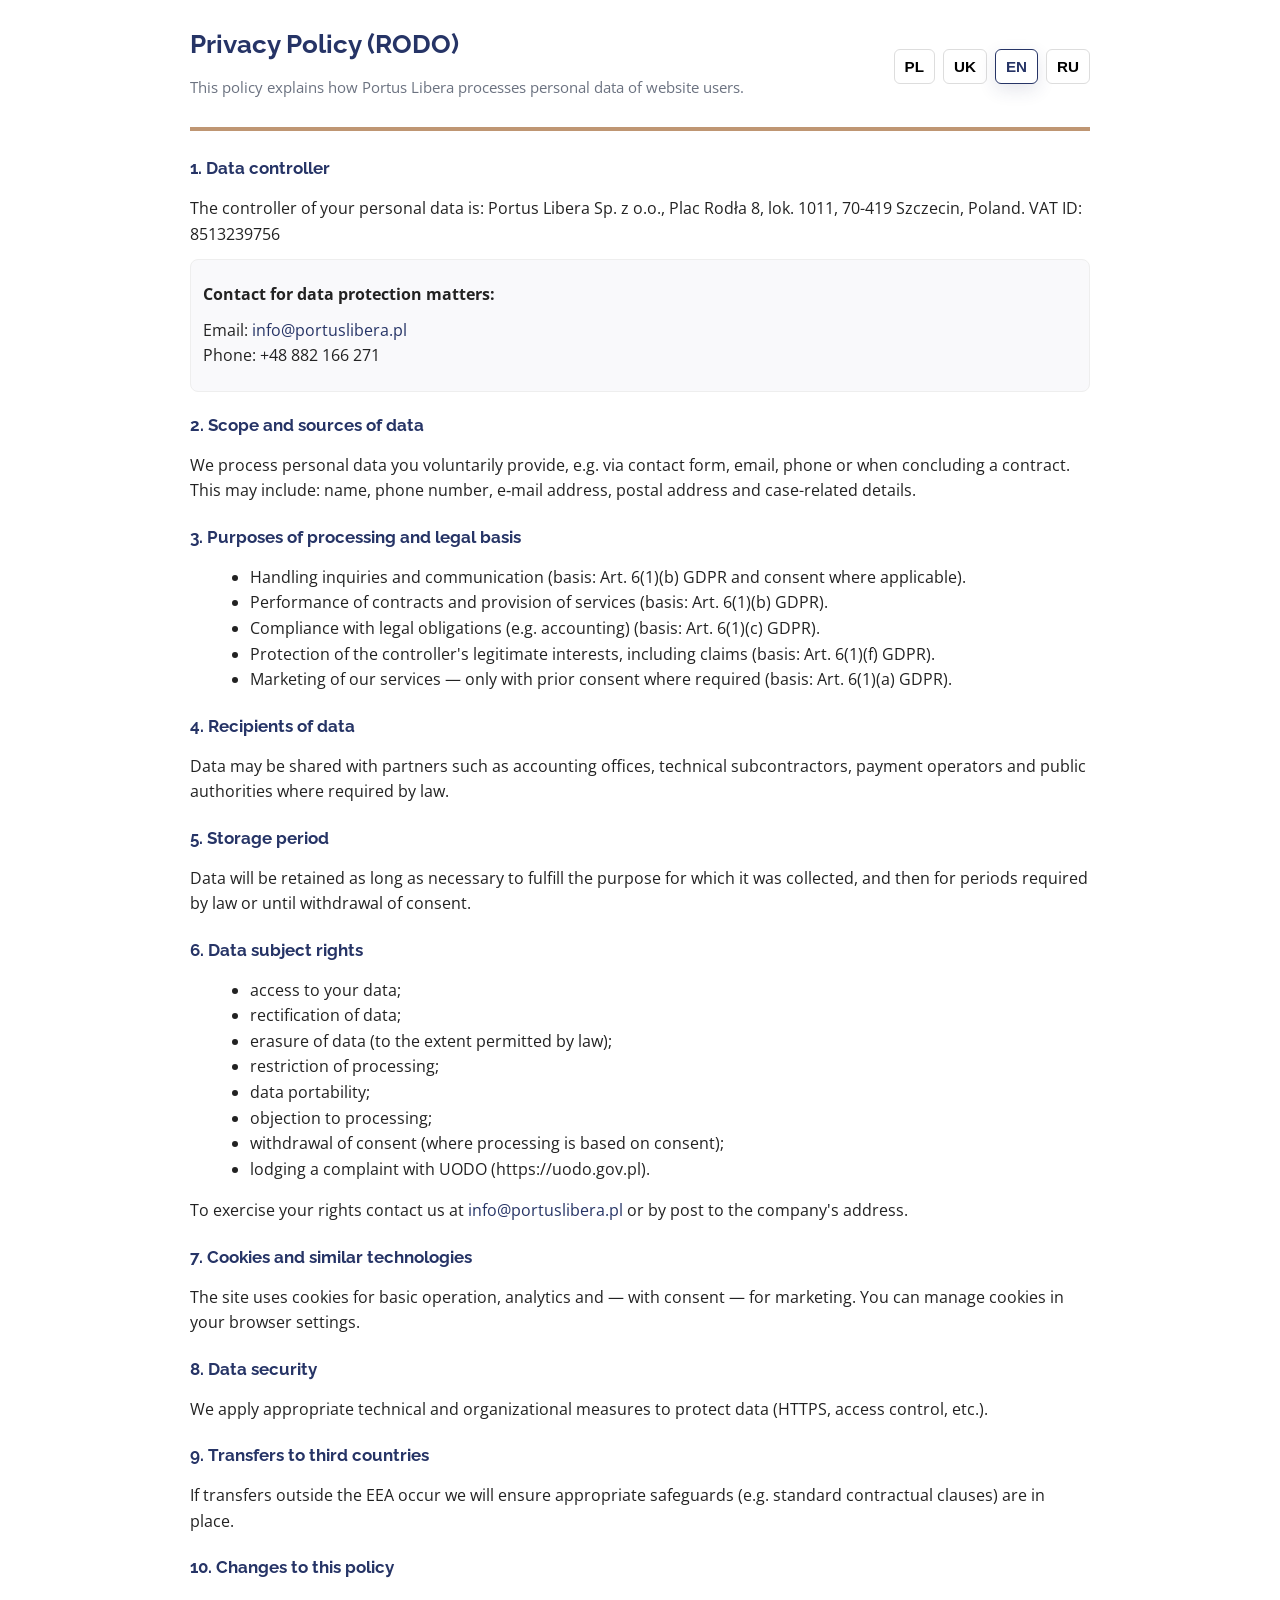
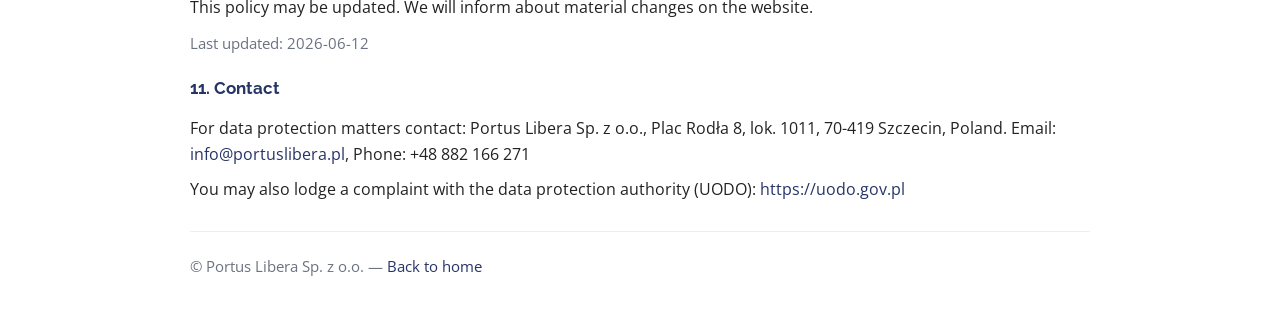
==== index.html @ d3f1222a "Add files via upload" ====
<!doctype html>
<html lang="pl">
<head>
  <meta charset="utf-8" />
  <meta name="viewport" content="width=device-width,initial-scale=1" />
  <title data-i18n="title">Polityka prywatności (RODO) — Portus Libera</title>
  <link href="https://fonts.googleapis.com/css2?family=Raleway:wght@400;700&family=Open+Sans:wght@300;400;600&display=swap" rel="stylesheet">
  <style>
    :root{--blue:#263466;--gold:#BF9673;--text:#222;--muted:#6b7280;--bg:#fff;}
    *{box-sizing:border-box}
    body{font-family:"Open Sans",sans-serif;color:var(--text);background:var(--bg);margin:0;padding:24px;line-height:1.6;transition:opacity .35s ease, transform .35s ease;}
    body.fading{opacity:0;transform:translateY(8px);}
    .container{max-width:900px;margin:0 auto;}
    header{border-bottom:4px solid var(--gold);padding-bottom:18px;margin-bottom:24px;display:flex;align-items:center;justify-content:space-between;gap:12px;}
    .lang-switch{display:flex;gap:8px}
    .lang-btn{background:#fff;border:1px solid #ddd;padding:8px 10px;border-radius:6px;cursor:pointer;font-weight:600;font-size:.95rem}
    .lang-btn.active{box-shadow:0 6px 18px rgba(38,52,102,0.12);border-color:var(--blue);color:var(--blue)}
    h1{font-family:"Raleway",sans-serif;color:var(--blue);font-size:1.6rem;margin:0 0 8px;}
    h2{font-family:"Raleway",sans-serif;color:var(--blue);font-size:1.05rem;margin-top:20px;}
    p{margin:10px 0;}
    ul{margin:8px 0 16px 20px;}
    a{color:var(--blue);text-decoration:none;}
    .contact{background:#f9f9fb;padding:12px;border-radius:8px;border:1px solid #eee;margin-top:12px;}
    footer{margin-top:28px;border-top:1px solid #eee;padding-top:12px;font-size:.95rem}
    .small{color:var(--muted);font-size:.95rem}
  </style>
</head>
<body>
  <div class="container" id="content">
    <header>
      <div>
        <h1 data-i18n="header_h1">Polityka prywatności (RODO)</h1>
        <p class="small" data-i18n="subtitle">Niniejsza polityka wyjaśnia, w jaki sposób Portus Libera przetwarza dane osobowe użytkowników serwisu.</p>
      </div>

      <div class="lang-switch" role="navigation" aria-label="language switcher">
        <button class="lang-btn" data-lang="pl">PL</button>
        <button class="lang-btn" data-lang="uk">UK</button>
        <button class="lang-btn active" data-lang="en">EN</button>
        <button class="lang-btn" data-lang="ru">RU</button>
      </div>
    </header>

    <main>
      <section>
        <h2 data-i18n="admin_h">1. Administrator danych</h2>
        <p data-i18n="admin_text">Administratorem Pani/Pana danych osobowych jest: Portus Libera Sp. z o.o., Plac Rodła 8, lok. 1011, 70-419 Szczecin, Polska. NIP: 8513239756</p>

        <div class="contact">
          <p><strong data-i18n="contact_label">Kontakt w sprawach ochrony danych:</strong></p>
          <p>
            <span data-i18n="contact_email">Email: <a href="mailto:info@portuslibera.pl">info@portuslibera.pl</a></span><br>
            <span data-i18n="contact_phone">Telefon: +48 882 166 271</span>
          </p>
        </div>
      </section>

      <section>
        <h2 data-i18n="scope_h">2. Zakres i źródła danych</h2>
        <p data-i18n="scope_text">Przetwarzamy dane osobowe, które nam Państwo dobrowolnie przekazują, np. poprzez formularz kontaktowy, e‑mail, telefon lub podczas zawierania umowy. Mogą to być: imię i nazwisko, numer telefonu, adres e‑mail, adres zamieszkania, informacje dotyczące sprawy/świadczenia usługi.</p>
      </section>

      <section>
        <h2 data-i18n="purposes_h">3. Cele przetwarzania i podstawa prawna</h2>
        <div id="purposes_list"></div>
      </section>

      <section>
        <h2 data-i18n="recipients_h">4. Odbiorcy danych</h2>
        <p data-i18n="recipients_text">Dane mogą być udostępniane podmiotom współpracującym z Administratorem — np. biurom rachunkowym, podwykonawcom technicznym, operatorom systemów płatności oraz organom publicznym, gdy wymagają tego przepisy prawa.</p>
      </section>

      <section>
        <h2 data-i18n="storage_h">5. Okres przechowywania</h2>
        <p data-i18n="storage_text">Dane będą przechowywane przez czas niezbędny do realizacji celu, w którym zostały zebrane, a następnie przez okres wymagany przepisami prawa lub do czasu wniesienia sprzeciwu bądź cofnięcia zgody.</p>
      </section>

      <section>
        <h2 data-i18n="rights_h">6. Prawa osoby, której dane dotyczą</h2>
        <div id="rights_list"></div>
        <p data-i18n="rights_contact">W celu realizacji praw prosimy o kontakt pod adresem <a href="mailto:info@portuslibera.pl">info@portuslibera.pl</a> lub listownie na adres siedziby spółki.</p>
      </section>

      <section>
        <h2 data-i18n="cookies_h">7. Pliki cookies i technologie podobne</h2>
        <p data-i18n="cookies_text">Serwis korzysta z plików cookies w celu zapewnienia podstawowego działania strony, analityki oraz — za zgodą użytkownika — do celów marketingowych. Można zarządzać zgodami i usuwać cookies poprzez ustawienia przeglądarki. Wyłączenie niektórych plików cookies może wpływać na funkcjonalność serwisu.</p>
      </section>

      <section>
        <h2 data-i18n="security_h">8. Bezpieczeństwo danych</h2>
        <p data-i18n="security_text">Stosujemy odpowiednie środki techniczne i organizacyjne w celu ochrony danych przed nieuprawnionym dostępem, utratą, ujawnieniem lub modyfikacją (m.in. szyfrowane połączenia HTTPS, kontrola dostępu).</p>
      </section>

      <section>
        <h2 data-i18n="third_h">9. Przekazywanie danych do państw trzecich</h2>
        <p data-i18n="third_text">W przypadku transferu danych poza EOG zapewniamy, że transfery te odbywać się będą wyłącznie na podstawie odpowiednich zabezpieczeń przewidzianych prawem (np. standardowych klauzul umownych) lub decyzji KE stwierdzającej odpowiedni poziom ochrony.</p>
      </section>

      <section>
        <h2 data-i18n="changes_h">10. Zmiany w polityce prywatności</h2>
        <p data-i18n="changes_text">Polityka może być aktualizowana. O istotnych zmianach poinformujemy na stronie.</p>
        <p class="small"><span data-i18n="last_update">Data ostatniej aktualizacji: 2026-06-12</span></p>
      </section>

      <section>
        <h2 data-i18n="contact_h">11. Kontakt</h2>
        <p data-i18n="contact_text">W sprawach związanych z przetwarzaniem danych osobowych prosimy o kontakt: Portus Libera Sp. z o.o., Plac Rodła 8, lok. 1011, 70-419 Szczecin, Polska. Email: <a href="mailto:info@portuslibera.pl">info@portuslibera.pl</a>, Telefon: +48 882 166 271</p>
        <p data-i18n="uodo">Można również złożyć skargę do Prezesa Urzędu Ochrony Danych Osobowych (UODO): <a href="https://uodo.gov.pl">https://uodo.gov.pl</a></p>
      </section>
    </main>

    <footer>
      <p class="small">© Portus Libera Sp. z o.o. — <a href="index.html" data-i18n="back_home">Powrót do strony głównej</a></p>
    </footer>
  </div>

  <script>
    // Переводы: ключи соответствуют data-i18n в DOM
    const translations = {
      pl: {
        title: "Polityka prywatności (RODO) — Portus Libera",
        header_h1: "Polityka prywatności (RODO)",
        subtitle: "Niniejsza polityka wyjaśnia, w jaki sposób Portus Libera przetwarza dane osobowe użytkowników serwisu.",
        admin_h: "1. Administrator danych",
        admin_text: "Administratorem Pani/Pana danych osobowych jest: Portus Libera Sp. z o.o., Plac Rodła 8, lok. 1011, 70-419 Szczecin, Polska. NIP: 8513239756",
        contact_label: "Kontakt w sprawach ochrony danych:",
        contact_email: "Email: <a href='mailto:info@portuslibera.pl'>info@portuslibera.pl</a>",
        contact_phone: "Telefon: +48 882 166 271",
        scope_h: "2. Zakres i źródła danych",
        scope_text: "Przetwarzamy dane osobowe, które nam Państwo dobrowolnie przekazują, np. poprzez formularz kontaktowy, e‑mail, telefon lub podczas zawierania umowy. Mogą to być: imię i nazwisko, numer telefonu, adres e‑mail, adres zamieszkania, informacje dotyczące sprawy/świadczenia usługi.",
        purposes_h: "3. Cele przetwarzania i podstawa prawna",
        purposes_list: [
          "Obsługa zapytań i komunikacja (podstawa: art. 6 ust. 1 lit. b RODO oraz zgoda, jeżeli dotyczy).",
          "Realizacja umów i świadczenie usług (podstawa: art. 6 ust. 1 lit. b RODO).",
          "Wypełnianie obowiązków prawnych (np. księgowo‑podatkowych) (podstawa: art. 6 ust. 1 lit. c RODO).",
          "Ochrona prawnych interesów Administratora, w tym dochodzenie roszczeń (podstawa: art. 6 ust. 1 lit. f RODO).",
          "Marketing własnych usług — wyłącznie za uprzednią zgodą (podstawa: art. 6 ust. 1 lit. a RODO)."
        ],
        recipients_h: "4. Odbiorcy danych",
        recipients_text: "Dane mogą być udostępniane podmiotom współpracującym z Administratorem — np. biurom rachunkowym, podwykonawcom technicznym, operatorom systemów płatności oraz organom publicznym, gdy wymagają tego przepisy prawa.",
        storage_h: "5. Okres przechowywania",
        storage_text: "Dane będą przechowywane przez czas niezbędny do realizacji celu, w którym zostały zebrane, a następnie przez okres wymagany przepisami prawa lub do czasu wniesienia sprzeciwu bądź cofnięcia zgody.",
        rights_h: "6. Prawa osoby, której dane dotyczą",
        rights_list: [
          "dostępu do treści swoich danych;",
          "sprostowania danych;",
          "usunięcia danych (w zakresie przewidzianym prawem);",
          "ograniczenia przetwarzania;",
          "przenoszenia danych;",
          "wniesienia sprzeciwu wobec przetwarzania;",
          "wycofania zgody (jeżeli przetwarzanie odbywa się na jej podstawie);",
          "wniesienia skargi do Prezesa UODO (https://uodo.gov.pl)."
        ],
        rights_contact: "W celu realizacji praw prosimy o kontakt pod adresem <a href='mailto:info@portuslibera.pl'>info@portuslibera.pl</a> lub listownie na adres siedziby spółki.",
        cookies_h: "7. Pliki cookies i technologie podobne",
        cookies_text: "Serwis korzysta z plików cookies w celu zapewnienia podstawowego działania strony, analityki oraz — za zgodą użytkownika — do celów marketingowych. Można zarządzać zgodami i usuwać cookies poprzez ustawienia przeglądarki.",
        security_h: "8. Bezpieczeństwo danych",
        security_text: "Stosujemy odpowiednie środki techniczne i organizacyjne w celu ochrony danych przed nieuprawnionym dostępem, utratą, ujawnieniem lub modyfikacją.",
        third_h: "9. Przekazywanie danych do państw trzecich",
        third_text: "W przypadku transferu danych poza EOG zapewniamy, że transfery te odbywać się będą wyłącznie na podstawie odpowiednich zabezpieczeń przewidzianych prawem.",
        changes_h: "10. Zmiany w polityce prywatności",
        changes_text: "Polityka może być aktualizowana. O istotnych zmianach poinformujemy na stronie.",
        last_update: "Data ostatniej aktualizacji: 2026-06-12",
        contact_h: "11. Kontakt",
        contact_text: "W sprawach związanych z przetwarzaniem danych osobowych prosimy o kontakt: Portus Libera Sp. z o.o., Plac Rodła 8, lok. 1011, 70-419 Szczecin, Polska. Email: <a href='mailto:info@portuslibera.pl'>info@portuslibera.pl</a>, Telefon: +48 882 166 271",
        uodo: "Można również złożyć skargę do Prezesa UODO: <a href='https://uodo.gov.pl'>https://uodo.gov.pl</a>",
        back_home: "Powrót do strony głównej"
      },

      uk: {
        title: "Політика конфіденційності (RODO) — Portus Libera",
        header_h1: "Політика конфіденційності (RODO)",
        subtitle: "Ця політика пояснює, як Portus Libera обробляє персональні дані користувачів сайту.",
        admin_h: "1. Адміністратор даних",
        admin_text: "Адміністратором Ваших персональних даних є: Portus Libera Sp. z o.o., Plac Rodła 8, lok. 1011, 70-419 Szczecin, Polska. NIP: 8513239756",
        contact_label: "Контакти з питань захисту даних:",
        contact_email: "Email: <a href='mailto:info@portuslibera.pl'>info@portuslibera.pl</a>",
        contact_phone: "Телефон: +48 882 166 271",
        scope_h: "2. Обсяг і джерела даних",
        scope_text: "Ми обробляємо персональні дані, які Ви добровільно надаєте, наприклад через контактну форму, електронну пошту або під час укладання договору.",
        purposes_h: "3. Мети обробки та правова підстава",
        purposes_list: [
          "Обробка запитів і комунікація (підстава: ст. 6(1)(b) GDPR та згода, якщо застосовується).",
          "Виконання договорів і надання послуг (підстава: ст. 6(1)(b) GDPR).",
          "Виконання правових зобов'язань (наприклад, бухгалтерських) (підстава: ст. 6(1)(c) GDPR).",
          "Захист правових інтересів Адміністратора, включаючи пред'явлення вимог (підстава: ст. 6(1)(f) GDPR).",
          "Маркетинг власних послуг — лише за попередньою згодою (підстава: ст. 6(1)(a) GDPR)."
        ],
        recipients_h: "4. Одержувачі даних",
        recipients_text: "Дані можуть передаватися партнерам (бухгалтерії, технічним підрядникам, платіжним провайдерам) та державним органам, якщо це потрібно за законом.",
        storage_h: "5. Термін зберігання",
        storage_text: "Дані зберігаються стільки, скільки потрібно для цілей обробки, а потім відповідно до вимог законодавства або до моменту скасування згоди.",
        rights_h: "6. Права суб'єкта даних",
        rights_list: [
          "доступ до своїх даних;",
          "виправлення даних;",
          "видалення даних (у межах, передбачених законом);",
          "обмеження обробки;",
          "переносимість даних;",
          "заперечення проти обробки;",
          "відкликання згоди (якщо обробка ґрунтується на ній);",
          "подавання скарги до UODO (https://uodo.gov.pl)."
        ],
        rights_contact: "Для реалізації прав звертайтесь: <a href='mailto:info@portuslibera.pl'>info@portuslibera.pl</a> або поштою за адресою компанії.",
        cookies_h: "7. Cookies та подібні технології",
        cookies_text: "Сайт використовує cookies для базової роботи, аналітики та (за згодою) для маркетингу. Керування cookies доступне в налаштуваннях браузера.",
        security_h: "8. Безпека даних",
        security_text: "Ми застосовуємо технічні та організаційні заходи для захисту даних (HTTPS, контроль доступу тощо).",
        third_h: "9. Передача даних до третіх країн",
        third_text: "У разі передачі за межі ЄЕЗ ми використовуємо відповідні гарантії (стандартні договірні положення тощо).",
        changes_h: "10. Зміни в політиці конфіденційності",
        changes_text: "Політика може оновлюватися; про суттєві зміни повідомимо на сайті.",
        last_update: "Дата останнього оновлення: 2026-06-12",
        contact_h: "11. Контакти",
        contact_text: "З питання обробки даних звертайтесь: Portus Libera Sp. z o.o., Plac Rodła 8, lok. 1011, 70-419 Szczecin, Polska. Email: <a href='mailto:info@portuslibera.pl'>info@portuslibera.pl</a>, Телефон: +48 882 166 271",
        uodo: "Також можна подати скаргу до UODO: <a href='https://uodo.gov.pl'>https://uodo.gov.pl</a>",
        back_home: "Повернутися на головну"
      },

      en: {
        title: "Privacy Policy (RODO) — Portus Libera",
        header_h1: "Privacy Policy (RODO)",
        subtitle: "This policy explains how Portus Libera processes personal data of website users.",
        admin_h: "1. Data controller",
        admin_text: "The controller of your personal data is: Portus Libera Sp. z o.o., Plac Rodła 8, lok. 1011, 70-419 Szczecin, Poland. VAT ID: 8513239756",
        contact_label: "Contact for data protection matters:",
        contact_email: "Email: <a href='mailto:info@portuslibera.pl'>info@portuslibera.pl</a>",
        contact_phone: "Phone: +48 882 166 271",
        scope_h: "2. Scope and sources of data",
        scope_text: "We process personal data you voluntarily provide, e.g. via contact form, email, phone or when concluding a contract. This may include: name, phone number, e‑mail address, postal address and case-related details.",
        purposes_h: "3. Purposes of processing and legal basis",
        purposes_list: [
          "Handling inquiries and communication (basis: Art. 6(1)(b) GDPR and consent where applicable).",
          "Performance of contracts and provision of services (basis: Art. 6(1)(b) GDPR).",
          "Compliance with legal obligations (e.g. accounting) (basis: Art. 6(1)(c) GDPR).",
          "Protection of the controller's legitimate interests, including claims (basis: Art. 6(1)(f) GDPR).",
          "Marketing of our services — only with prior consent where required (basis: Art. 6(1)(a) GDPR)."
        ],
        recipients_h: "4. Recipients of data",
        recipients_text: "Data may be shared with partners such as accounting offices, technical subcontractors, payment operators and public authorities where required by law.",
        storage_h: "5. Storage period",
        storage_text: "Data will be retained as long as necessary to fulfill the purpose for which it was collected, and then for periods required by law or until withdrawal of consent.",
        rights_h: "6. Data subject rights",
        rights_list: [
          "access to your data;",
          "rectification of data;",
          "erasure of data (to the extent permitted by law);",
          "restriction of processing;",
          "data portability;",
          "objection to processing;",
          "withdrawal of consent (where processing is based on consent);",
          "lodging a complaint with UODO (https://uodo.gov.pl)."
        ],
        rights_contact: "To exercise your rights contact us at <a href='mailto:info@portuslibera.pl'>info@portuslibera.pl</a> or by post to the company's address.",
        cookies_h: "7. Cookies and similar technologies",
        cookies_text: "The site uses cookies for basic operation, analytics and — with consent — for marketing. You can manage cookies in your browser settings.",
        security_h: "8. Data security",
        security_text: "We apply appropriate technical and organizational measures to protect data (HTTPS, access control, etc.).",
        third_h: "9. Transfers to third countries",
        third_text: "If transfers outside the EEA occur we will ensure appropriate safeguards (e.g. standard contractual clauses) are in place.",
        changes_h: "10. Changes to this policy",
        changes_text: "This policy may be updated. We will inform about material changes on the website.",
        last_update: "Last updated: 2026-06-12",
        contact_h: "11. Contact",
        contact_text: "For data protection matters contact: Portus Libera Sp. z o.o., Plac Rodła 8, lok. 1011, 70-419 Szczecin, Poland. Email: <a href='mailto:info@portuslibera.pl'>info@portuslibera.pl</a>, Phone: +48 882 166 271",
        uodo: "You may also lodge a complaint with the data protection authority (UODO): <a href='https://uodo.gov.pl'>https://uodo.gov.pl</a>",
        back_home: "Back to home"
      },

      ru: {
        title: "Политика конфиденциальности (RODO) — Portus Libera",
        header_h1: "Политика конфиденциальности (RODO)",
        subtitle: "В этой политике объясняется, как Portus Libera обрабатывает персональные данные пользователей сайта.",
        admin_h: "1. Администратор данных",
        admin_text: "Администратором ваших персональных данных является: Portus Libera Sp. z o.o., Plac Rodła 8, lok. 1011, 70-419 Szczecin, Polska. NIP: 8513239756",
        contact_label: "Контакт по вопросам защиты данных:",
        contact_email: "Email: <a href='mailto:info@portuslibera.pl'>info@portuslibera.pl</a>",
        contact_phone: "Телефон: +48 882 166 271",
        scope_h: "2. Объём и источники данных",
        scope_text: "Мы обрабатываем персональные данные, которые вы добровольно предоставляете, например через контактную форму, e‑mail, телефон или при заключении договора.",
        purposes_h: "3. Цели обработки и правовая основа",
        purposes_list: [
          "Обработка запросов и коммуникация (основание: ст. 6(1)(b) GDPR и согласие, если применимо).",
          "Исполнение договоров и предоставление услуг (основание: ст. 6(1)(b) GDPR).",
          "Выполнение правовых обязанностей (например, бухгалтерских) (основание: ст. 6(1)(c) GDPR).",
          "Защита законных интересов Администратора, включая защиту претензий (основание: ст. 6(1)(f) GDPR).",
          "Маркетинг собственных услуг — только при предварительном согласии (основание: ст. 6(1)(a) GDPR)."
        ],
        recipients_h: "4. Получатели данных",
        recipients_text: "Данные могут передаваться партнёрам: бухгалтерским офисам, техническим подрядчикам, платёжным операторам и государственным органам при необходимости в соответствии с законом.",
        storage_h: "5. Срок хранения",
        storage_text: "Данные хранятся столько, сколько необходимо для целей обработки, а затем в сроки, требуемые законом, либо до отзыва согласия.",
        rights_h: "6. Права субъекта данных",
        rights_list: [
          "доступ к своим данным;",
          "исправление данных;",
          "удаление данных (в пределах, предусмотренных законом);",
          "ограничение обработки;",
          "переносимость данных;",
          "возражение против обработки;",
          "отзыв согласия (если обработка основана на согласии);",
          "подача жалобы в UODO (https://uodo.gov.pl)."
        ],
        rights_contact: "Для реализации прав свяжитесь с нами: <a href='mailto:info@portuslibera.pl'>info@portuslibera.pl</a> или письменно по адресу компании.",
        cookies_h: "7. Файлы cookies и похожие технологии",
        cookies_text: "Сайт использует cookies для базовой работы, аналитики и — при согласии — для маркетинга. Управление cookies доступно в настройках браузера.",
        security_h: "8. Безопасность данных",
        security_text: "Мы применяем технические и организационные меры для защиты данных (HTTPS, контроль доступа и т.д.).",
        third_h: "9. Передача данных в третьи страны",
        third_text: "В случае передачи за пределы ЕЭЗ используются соответствующие гарантии (например, стандартные договорные положения).",
        changes_h: "10. Изменения в политике конфиденциальности",
        changes_text: "Политика может обновляться. О существенных изменениях сообщим на сайте.",
        last_update: "Дата последнего обновления: 2026-06-12",
        contact_h: "11. Контакты",
        contact_text: "По вопросам обработки данных обращайтесь: Portus Libera Sp. z o.o., Plac Rodła 8, lok. 1011, 70-419 Szczecin, Polska. Email: <a href='mailto:info@portuslibera.pl'>info@portuslibera.pl</a>, Телефон: +48 882 166 271",
        uodo: "Также можно подать жалобу в UODO: <a href='https://uodo.gov.pl'>https://uodo.gov.pl</a>",
        back_home: "Вернуться на главную"
      }
    };

    // Применение перевода к элементам с data-i18n и обработка массивов (списки)
    function applyTranslations(lang) {
      const dict = translations[lang] || translations.en;

      // title (document.title) отдельно
      if (dict.title) document.title = dict.title;

      // data-i18n elements
      document.querySelectorAll('[data-i18n]').forEach(el => {
        const key = el.getAttribute('data-i18n').trim();
        if (!key) return;
        const val = dict[key];
        if (val === undefined) return;

        // Если значение похоже на HTML (ссылка), используем innerHTML, иначе textContent
        // Но для safety: allow basic html from translations (we control content)
        if (typeof val === 'string' && /<[^>]+>/.test(val)) {
          el.innerHTML = val;
        } else if (Array.isArray(val)) {
          // массив — превращаем в список
          el.innerHTML = '<ul>' + val.map(item => '<li>' + escapeHtml(item) + '</li>').join('') + '</ul>';
        } else {
          el.textContent = val;
        }
      });

      // элементы-списки с отдельным контейнером (purposes_list и rights_list)
      ['purposes_list','rights_list'].forEach(id => {
        const el = document.getElementById(id);
        if (!el) return;
        const val = dict[id];
        if (Array.isArray(val)) {
          el.innerHTML = '<ul>' + val.map(li => '<li>' + escapeHtml(li) + '</li>').join('') + '</ul>';
        } else if (typeof val === 'string') {
          el.innerHTML = val;
        }
      });

      // переключение активного класса кнопок
      document.querySelectorAll('.lang-btn').forEach(b => {
        b.classList.toggle('active', b.getAttribute('data-lang') === lang);
      });

      // установить lang на html
      document.documentElement.lang = lang;
    }

    // Утилита: простое экранирование для вставки в li
    function escapeHtml(s){ return String(s).replace(/&/g,'&amp;').replace(/</g,'&lt;').replace(/>/g,'&gt;'); }

    // Плавный переход при смене языка
    async function setLang(lang){
      if (!translations[lang]) lang = 'en';
      document.body.classList.add('fading');
      // дождаться окончания анимации (совпадает с CSS transition .35s)
      await new Promise(res => setTimeout(res, 360));
      applyTranslations(lang);
      document.body.classList.remove('fading');
      // небольшой хук: можно прокинуть событие, если нужно (window.dispatchEvent...)
    }

    // Инициализация — выбранный язык по умолчанию: EN (или можно взять navigator.language)
    (function init(){
      // Если хотите выбирать язык по браузеру, раскомментируйте:
      // let browser = navigator.language?.slice(0,2) || 'en';
      // let initial = ['pl','uk','en','ru'].includes(browser) ? browser : 'en';
      let initial = 'en';
      applyTranslations(initial);

      // навесить слушатель на кнопки
      document.querySelectorAll('.lang-btn').forEach(btn=>{
        btn.addEventListener('click', ()=> {
          const lang = btn.getAttribute('data-lang');
          setLang(lang);
        });
      });
    })();
  </script>
</body>
</html>
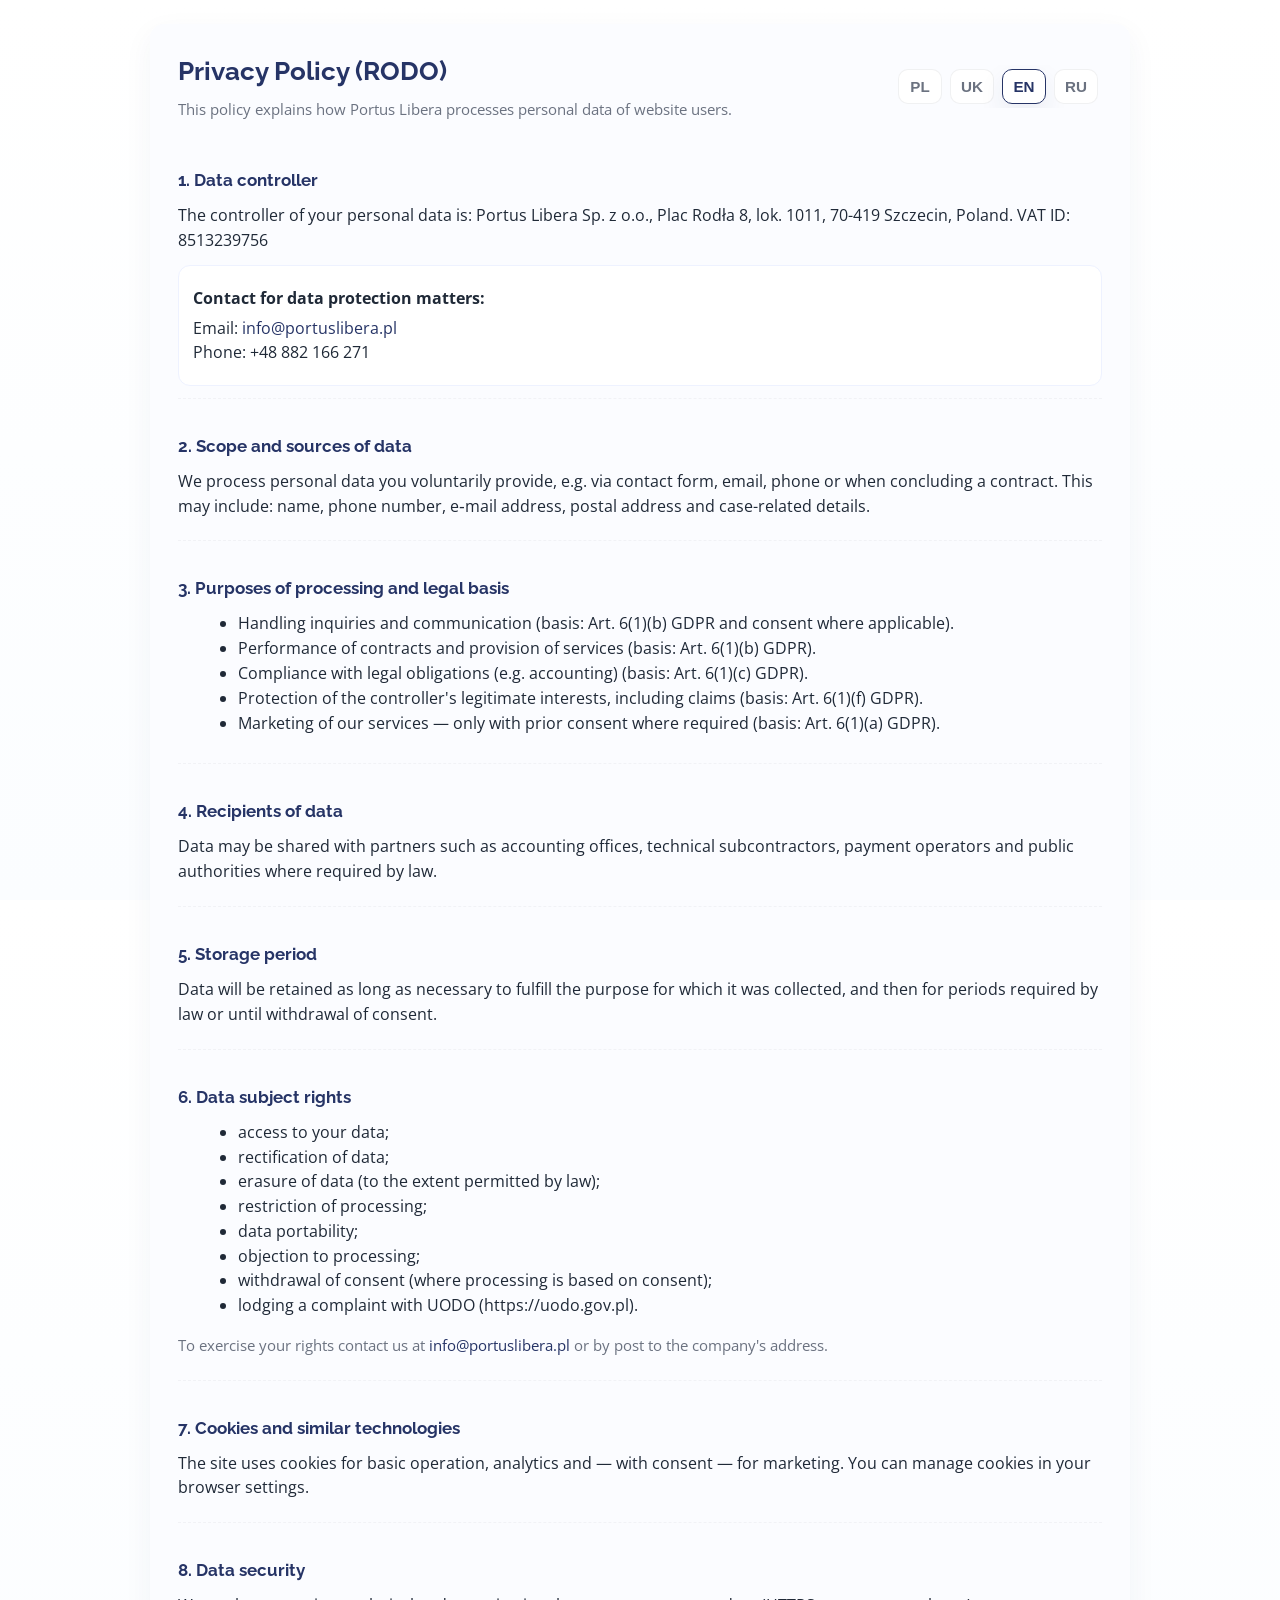
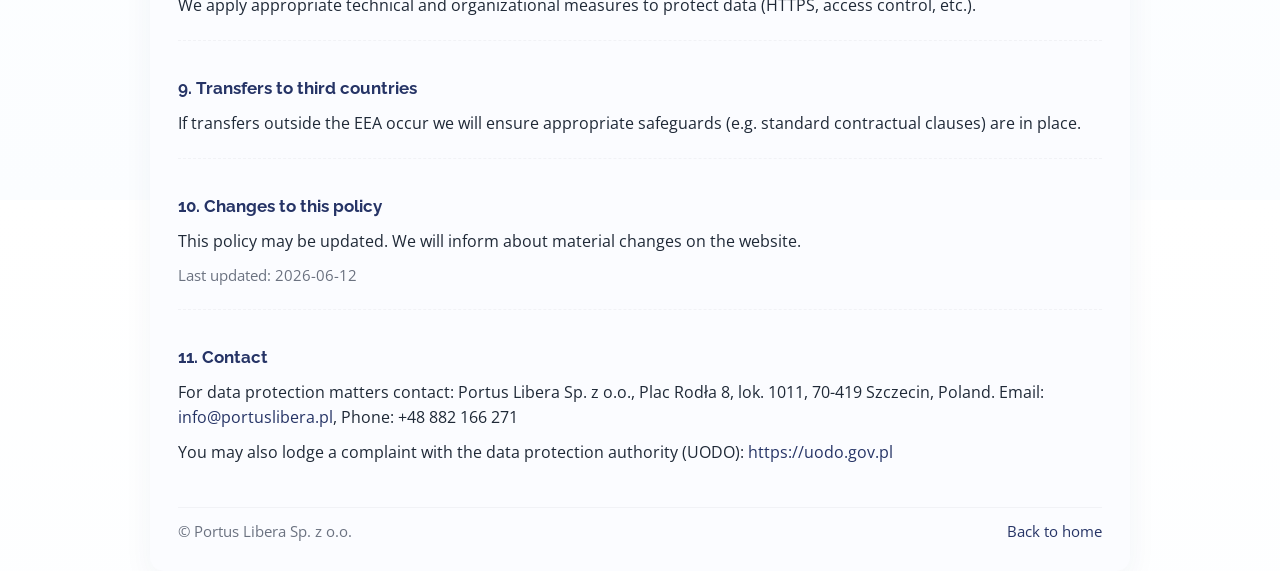
==== commit 8b7e3210: "Update index.html" ====
--- a/index.html
+++ b/index.html
@@ -1,121 +1,237 @@
 <!doctype html>
-<html lang="pl">
+<html lang="en">
 <head>
   <meta charset="utf-8" />
   <meta name="viewport" content="width=device-width,initial-scale=1" />
-  <title data-i18n="title">Polityka prywatności (RODO) — Portus Libera</title>
+  <title data-i18n="title">Privacy Policy (RODO) — Portus Libera</title>
   <link href="https://fonts.googleapis.com/css2?family=Raleway:wght@400;700&family=Open+Sans:wght@300;400;600&display=swap" rel="stylesheet">
   <style>
-    :root{--blue:#263466;--gold:#BF9673;--text:#222;--muted:#6b7280;--bg:#fff;}
+    :root{
+      --blue:#263466;
+      --gold:#BF9673;
+      --text:#1f2937;
+      --muted:#6b7280;
+      --bg:#fff;
+      --surface:#fbfcff;
+      --radius:10px;
+      --max-width:980px;
+      --gap:18px;
+    }
+
+    /* Reset / base */
     *{box-sizing:border-box}
-    body{font-family:"Open Sans",sans-serif;color:var(--text);background:var(--bg);margin:0;padding:24px;line-height:1.6;transition:opacity .35s ease, transform .35s ease;}
-    body.fading{opacity:0;transform:translateY(8px);}
-    .container{max-width:900px;margin:0 auto;}
-    header{border-bottom:4px solid var(--gold);padding-bottom:18px;margin-bottom:24px;display:flex;align-items:center;justify-content:space-between;gap:12px;}
-    .lang-switch{display:flex;gap:8px}
-    .lang-btn{background:#fff;border:1px solid #ddd;padding:8px 10px;border-radius:6px;cursor:pointer;font-weight:600;font-size:.95rem}
-    .lang-btn.active{box-shadow:0 6px 18px rgba(38,52,102,0.12);border-color:var(--blue);color:var(--blue)}
-    h1{font-family:"Raleway",sans-serif;color:var(--blue);font-size:1.6rem;margin:0 0 8px;}
-    h2{font-family:"Raleway",sans-serif;color:var(--blue);font-size:1.05rem;margin-top:20px;}
-    p{margin:10px 0;}
-    ul{margin:8px 0 16px 20px;}
-    a{color:var(--blue);text-decoration:none;}
-    .contact{background:#f9f9fb;padding:12px;border-radius:8px;border:1px solid #eee;margin-top:12px;}
-    footer{margin-top:28px;border-top:1px solid #eee;padding-top:12px;font-size:.95rem}
+    html,body{height:100%}
+    body{
+      margin:0;
+      font-family:"Open Sans",system-ui,-apple-system,Segoe UI,Roboto,"Helvetica Neue",Arial;
+      color:var(--text);
+      background:linear-gradient(180deg,#fff,#fbfdff);
+      -webkit-font-smoothing:antialiased;
+      -moz-osx-font-smoothing:grayscale;
+      line-height:1.55;
+      padding:24px;
+      transition:opacity .35s ease, transform .35s ease;
+    }
+    a{color:var(--blue);text-decoration:none}
+    a:focus{outline:2px solid rgba(38,52,102,.12);outline-offset:2px}
+    .container{max-width:var(--max-width);margin:0 auto;background:var(--surface);padding:28px;border-radius:14px;box-shadow:0 10px 30px rgba(40,50,90,0.05);}
+
+    /* Responsive typography */
+    h1{font-family:"Raleway",sans-serif;color:var(--blue);margin:0 0 6px;font-size:clamp(1.15rem, 4.5vw, 1.6rem)}
+    h2{font-family:"Raleway",sans-serif;color:var(--blue);font-size:clamp(1rem,3.5vw,1.05rem);margin:22px 0 10px}
+    p{margin:10px 0;font-size:clamp(.95rem,2.6vw,1rem)}
+    ul{margin:8px 0 16px 20px}
     .small{color:var(--muted);font-size:.95rem}
+
+    /* Header / language switcher */
+    header{
+      display:flex;
+      align-items:center;
+      justify-content:space-between;
+      gap:16px;
+      margin-bottom:12px;
+    }
+    .header-left{min-width:0}
+    .subtitle{color:var(--muted);margin:4px 0 0;font-size:.95rem}
+
+    .lang-switch{
+      display:flex;
+      gap:8px;
+      align-items:center;
+    }
+    .lang-scroll{
+      display:flex;
+      gap:8px;
+      padding:4px;
+      border-radius:12px;
+      background:transparent;
+      overflow-x:auto;
+      -webkit-overflow-scrolling:touch;
+    }
+    .lang-btn{
+      appearance:none;
+      -webkit-appearance:none;
+      border:1px solid rgba(15,23,42,0.06);
+      background:#fff;
+      padding:8px 10px;
+      border-radius:10px;
+      font-weight:700;
+      font-size:.95rem;
+      min-width:44px;
+      text-align:center;
+      cursor:pointer;
+      color:var(--muted);
+      transition:all .18s ease;
+      white-space:nowrap;
+    }
+    .lang-btn:active{transform:translateY(1px)}
+    .lang-btn:hover{box-shadow:0 6px 18px rgba(38,52,102,0.06)}
+    .lang-btn.active{border-color:var(--blue);color:var(--blue);box-shadow:0 10px 26px rgba(38,52,102,0.08)}
+
+    /* Contact box */
+    .contact{background:#fff;padding:14px;border-radius:12px;border:1px solid #eef2ff;margin-top:12px}
+    .contact strong{display:block;margin-bottom:6px}
+    .contact p{margin:6px 0;font-size:.98rem}
+
+    /* Sections */
+    main section{padding:12px 0;border-bottom:1px dashed rgba(15,23,42,0.04)}
+    main section:last-child{border-bottom:0}
+    .muted-note{color:var(--muted);font-size:.95rem;margin-top:8px}
+
+    /* Footer */
+    footer{margin-top:20px;padding-top:12px;border-top:1px solid rgba(15,23,42,0.04);display:flex;justify-content:space-between;align-items:center;gap:12px;flex-wrap:wrap}
+    footer .left{color:var(--muted);font-size:.95rem}
+    footer a{color:var(--blue)}
+
+    /* Accessibility: increase tap targets on small screens */
+    .lang-btn, .contact a, .contact p {touch-action:manipulation}
+
+    /* Mobile-specific adjustments */
+    @media (max-width:920px){
+      body{padding:18px}
+      .container{padding:20px;border-radius:12px}
+      header{gap:12px}
+    }
+
+    @media (max-width:720px){
+      header{flex-direction:column;align-items:flex-start}
+      .lang-switch{width:100%}
+      .lang-scroll{width:100%;overflow-x:auto}
+      .lang-btn{padding:10px 12px;font-size:1rem;min-width:56px}
+      .container{padding:18px}
+      h2{margin-top:18px}
+    }
+
+    @media (max-width:420px){
+      body{padding:12px}
+      .container{padding:14px;border-radius:10px}
+      h1{font-size:1.25rem}
+      h2{font-size:1rem}
+      p{font-size:.98rem}
+      .lang-btn{padding:12px 14px;min-width:64px;border-radius:12px}
+      .contact{padding:12px}
+      footer{font-size:.95rem}
+    }
+
+    /* Optional: subtle section reveal on scroll (kept light) */
+    .reveal {opacity:0;transform:translateY(8px);transition:opacity .6s ease, transform .6s ease}
+    .reveal.visible{opacity:1;transform:none}
   </style>
 </head>
 <body>
   <div class="container" id="content">
     <header>
-      <div>
-        <h1 data-i18n="header_h1">Polityka prywatności (RODO)</h1>
-        <p class="small" data-i18n="subtitle">Niniejsza polityka wyjaśnia, w jaki sposób Portus Libera przetwarza dane osobowe użytkowników serwisu.</p>
+      <div class="header-left">
+        <h1 data-i18n="header_h1">Privacy Policy (RODO)</h1>
+        <p class="subtitle" data-i18n="subtitle">This policy explains how Portus Libera processes personal data of website users.</p>
       </div>
 
-      <div class="lang-switch" role="navigation" aria-label="language switcher">
-        <button class="lang-btn" data-lang="pl">PL</button>
-        <button class="lang-btn" data-lang="uk">UK</button>
-        <button class="lang-btn active" data-lang="en">EN</button>
-        <button class="lang-btn" data-lang="ru">RU</button>
-      </div>
+      <nav class="lang-switch" aria-label="language switcher">
+        <div class="lang-scroll" role="list">
+          <button class="lang-btn" data-lang="pl" role="listitem">PL</button>
+          <button class="lang-btn" data-lang="uk" role="listitem">UK</button>
+          <button class="lang-btn active" data-lang="en" role="listitem">EN</button>
+          <button class="lang-btn" data-lang="ru" role="listitem">RU</button>
+        </div>
+      </nav>
     </header>
 
     <main>
-      <section>
-        <h2 data-i18n="admin_h">1. Administrator danych</h2>
-        <p data-i18n="admin_text">Administratorem Pani/Pana danych osobowych jest: Portus Libera Sp. z o.o., Plac Rodła 8, lok. 1011, 70-419 Szczecin, Polska. NIP: 8513239756</p>
-
-        <div class="contact">
-          <p><strong data-i18n="contact_label">Kontakt w sprawach ochrony danych:</strong></p>
+      <section class="reveal">
+        <h2 data-i18n="admin_h">1. Data controller</h2>
+        <p data-i18n="admin_text">The controller of your personal data is: Portus Libera Sp. z o.o., Plac Rodła 8, lok. 1011, 70-419 Szczecin, Poland. VAT ID: 8513239756</p>
+
+        <div class="contact" aria-live="polite">
+          <p><strong data-i18n="contact_label">Contact for data protection matters:</strong></p>
           <p>
             <span data-i18n="contact_email">Email: <a href="mailto:info@portuslibera.pl">info@portuslibera.pl</a></span><br>
-            <span data-i18n="contact_phone">Telefon: +48 882 166 271</span>
+            <span data-i18n="contact_phone">Phone: +48 882 166 271</span>
           </p>
         </div>
       </section>
 
-      <section>
-        <h2 data-i18n="scope_h">2. Zakres i źródła danych</h2>
-        <p data-i18n="scope_text">Przetwarzamy dane osobowe, które nam Państwo dobrowolnie przekazują, np. poprzez formularz kontaktowy, e‑mail, telefon lub podczas zawierania umowy. Mogą to być: imię i nazwisko, numer telefonu, adres e‑mail, adres zamieszkania, informacje dotyczące sprawy/świadczenia usługi.</p>
-      </section>
-
-      <section>
-        <h2 data-i18n="purposes_h">3. Cele przetwarzania i podstawa prawna</h2>
+      <section class="reveal">
+        <h2 data-i18n="scope_h">2. Scope and sources of data</h2>
+        <p data-i18n="scope_text">We process personal data you voluntarily provide, e.g. via contact form, email, phone or when concluding a contract. This may include: name, phone number, e‑mail address, postal address and case-related details.</p>
+      </section>
+
+      <section class="reveal">
+        <h2 data-i18n="purposes_h">3. Purposes of processing and legal basis</h2>
         <div id="purposes_list"></div>
       </section>
 
-      <section>
-        <h2 data-i18n="recipients_h">4. Odbiorcy danych</h2>
-        <p data-i18n="recipients_text">Dane mogą być udostępniane podmiotom współpracującym z Administratorem — np. biurom rachunkowym, podwykonawcom technicznym, operatorom systemów płatności oraz organom publicznym, gdy wymagają tego przepisy prawa.</p>
-      </section>
-
-      <section>
-        <h2 data-i18n="storage_h">5. Okres przechowywania</h2>
-        <p data-i18n="storage_text">Dane będą przechowywane przez czas niezbędny do realizacji celu, w którym zostały zebrane, a następnie przez okres wymagany przepisami prawa lub do czasu wniesienia sprzeciwu bądź cofnięcia zgody.</p>
-      </section>
-
-      <section>
-        <h2 data-i18n="rights_h">6. Prawa osoby, której dane dotyczą</h2>
+      <section class="reveal">
+        <h2 data-i18n="recipients_h">4. Recipients of data</h2>
+        <p data-i18n="recipients_text">Data may be shared with partners such as accounting offices, technical subcontractors, payment operators and public authorities where required by law.</p>
+      </section>
+
+      <section class="reveal">
+        <h2 data-i18n="storage_h">5. Storage period</h2>
+        <p data-i18n="storage_text">Data will be retained as long as necessary to fulfill the purpose for which it was collected, and then for periods required by law or until withdrawal of consent.</p>
+      </section>
+
+      <section class="reveal">
+        <h2 data-i18n="rights_h">6. Data subject rights</h2>
         <div id="rights_list"></div>
-        <p data-i18n="rights_contact">W celu realizacji praw prosimy o kontakt pod adresem <a href="mailto:info@portuslibera.pl">info@portuslibera.pl</a> lub listownie na adres siedziby spółki.</p>
-      </section>
-
-      <section>
-        <h2 data-i18n="cookies_h">7. Pliki cookies i technologie podobne</h2>
-        <p data-i18n="cookies_text">Serwis korzysta z plików cookies w celu zapewnienia podstawowego działania strony, analityki oraz — za zgodą użytkownika — do celów marketingowych. Można zarządzać zgodami i usuwać cookies poprzez ustawienia przeglądarki. Wyłączenie niektórych plików cookies może wpływać na funkcjonalność serwisu.</p>
-      </section>
-
-      <section>
-        <h2 data-i18n="security_h">8. Bezpieczeństwo danych</h2>
-        <p data-i18n="security_text">Stosujemy odpowiednie środki techniczne i organizacyjne w celu ochrony danych przed nieuprawnionym dostępem, utratą, ujawnieniem lub modyfikacją (m.in. szyfrowane połączenia HTTPS, kontrola dostępu).</p>
-      </section>
-
-      <section>
-        <h2 data-i18n="third_h">9. Przekazywanie danych do państw trzecich</h2>
-        <p data-i18n="third_text">W przypadku transferu danych poza EOG zapewniamy, że transfery te odbywać się będą wyłącznie na podstawie odpowiednich zabezpieczeń przewidzianych prawem (np. standardowych klauzul umownych) lub decyzji KE stwierdzającej odpowiedni poziom ochrony.</p>
-      </section>
-
-      <section>
-        <h2 data-i18n="changes_h">10. Zmiany w polityce prywatności</h2>
-        <p data-i18n="changes_text">Polityka może być aktualizowana. O istotnych zmianach poinformujemy na stronie.</p>
-        <p class="small"><span data-i18n="last_update">Data ostatniej aktualizacji: 2026-06-12</span></p>
-      </section>
-
-      <section>
-        <h2 data-i18n="contact_h">11. Kontakt</h2>
-        <p data-i18n="contact_text">W sprawach związanych z przetwarzaniem danych osobowych prosimy o kontakt: Portus Libera Sp. z o.o., Plac Rodła 8, lok. 1011, 70-419 Szczecin, Polska. Email: <a href="mailto:info@portuslibera.pl">info@portuslibera.pl</a>, Telefon: +48 882 166 271</p>
-        <p data-i18n="uodo">Można również złożyć skargę do Prezesa Urzędu Ochrony Danych Osobowych (UODO): <a href="https://uodo.gov.pl">https://uodo.gov.pl</a></p>
+        <p class="muted-note" data-i18n="rights_contact">To exercise your rights contact us at <a href="mailto:info@portuslibera.pl">info@portuslibera.pl</a> or by post to the company's address.</p>
+      </section>
+
+      <section class="reveal">
+        <h2 data-i18n="cookies_h">7. Cookies and similar technologies</h2>
+        <p data-i18n="cookies_text">The site uses cookies for basic operation, analytics and — with consent — for marketing. You can manage cookies in your browser settings.</p>
+      </section>
+
+      <section class="reveal">
+        <h2 data-i18n="security_h">8. Data security</h2>
+        <p data-i18n="security_text">We apply appropriate technical and organizational measures to protect data (HTTPS, access control, etc.).</p>
+      </section>
+
+      <section class="reveal">
+        <h2 data-i18n="third_h">9. Transfers to third countries</h2>
+        <p data-i18n="third_text">If transfers outside the EEA occur we will ensure appropriate safeguards (e.g. standard contractual clauses) are in place.</p>
+      </section>
+
+      <section class="reveal">
+        <h2 data-i18n="changes_h">10. Changes to this policy</h2>
+        <p data-i18n="changes_text">This policy may be updated. We will inform about material changes on the website.</p>
+        <p class="small"><span data-i18n="last_update">Last updated: 2026-06-12</span></p>
+      </section>
+
+      <section class="reveal">
+        <h2 data-i18n="contact_h">11. Contact</h2>
+        <p data-i18n="contact_text">For data protection matters contact: Portus Libera Sp. z o.o., Plac Rodła 8, lok. 1011, 70-419 Szczecin, Poland. Email: <a href="mailto:info@portuslibera.pl">info@portuslibera.pl</a>, Phone: +48 882 166 271</p>
+        <p data-i18n="uodo">You may also lodge a complaint with the data protection authority (UODO): <a href="https://uodo.gov.pl">https://uodo.gov.pl</a></p>
       </section>
     </main>
 
     <footer>
-      <p class="small">© Portus Libera Sp. z o.o. — <a href="index.html" data-i18n="back_home">Powrót do strony głównej</a></p>
+      <div class="left small">© Portus Libera Sp. z o.o.</div>
+      <div class="small"><a href="index.html" data-i18n="back_home">Back to home</a></div>
     </footer>
   </div>
 
   <script>
-    // Переводы: ключи соответствуют data-i18n в DOM
+    // Translations (same structure as before)
     const translations = {
       pl: {
         title: "Polityka prywatności (RODO) — Portus Libera",
@@ -164,7 +280,7 @@
         contact_h: "11. Kontakt",
         contact_text: "W sprawach związanych z przetwarzaniem danych osobowych prosimy o kontakt: Portus Libera Sp. z o.o., Plac Rodła 8, lok. 1011, 70-419 Szczecin, Polska. Email: <a href='mailto:info@portuslibera.pl'>info@portuslibera.pl</a>, Telefon: +48 882 166 271",
         uodo: "Można również złożyć skargę do Prezesa UODO: <a href='https://uodo.gov.pl'>https://uodo.gov.pl</a>",
-        back_home: "Powrót do strony głównej"
+        back_home: "Back to home"
       },
 
       uk: {
@@ -214,7 +330,7 @@
         contact_h: "11. Контакти",
         contact_text: "З питання обробки даних звертайтесь: Portus Libera Sp. z o.o., Plac Rodła 8, lok. 1011, 70-419 Szczecin, Polska. Email: <a href='mailto:info@portuslibera.pl'>info@portuslibera.pl</a>, Телефон: +48 882 166 271",
         uodo: "Також можна подати скаргу до UODO: <a href='https://uodo.gov.pl'>https://uodo.gov.pl</a>",
-        back_home: "Повернутися на головну"
+        back_home: "Back to home"
       },
 
       en: {
@@ -314,87 +430,69 @@
         contact_h: "11. Контакты",
         contact_text: "По вопросам обработки данных обращайтесь: Portus Libera Sp. z o.o., Plac Rodła 8, lok. 1011, 70-419 Szczecin, Polska. Email: <a href='mailto:info@portuslibera.pl'>info@portuslibera.pl</a>, Телефон: +48 882 166 271",
         uodo: "Также можно подать жалобу в UODO: <a href='https://uodo.gov.pl'>https://uodo.gov.pl</a>",
-        back_home: "Вернуться на главную"
+        back_home: "Back to home"
       }
     };
 
-    // Применение перевода к элементам с data-i18n и обработка массивов (списки)
-    function applyTranslations(lang) {
+    // Apply translations (same safe routine)
+    function escapeHtml(s){ return String(s).replace(/&/g,'&amp;').replace(/</g,'&lt;').replace(/>/g,'&gt;'); }
+
+    function applyTranslations(lang){
       const dict = translations[lang] || translations.en;
-
-      // title (document.title) отдельно
       if (dict.title) document.title = dict.title;
-
-      // data-i18n elements
       document.querySelectorAll('[data-i18n]').forEach(el => {
         const key = el.getAttribute('data-i18n').trim();
         if (!key) return;
         const val = dict[key];
         if (val === undefined) return;
-
-        // Если значение похоже на HTML (ссылка), используем innerHTML, иначе textContent
-        // Но для safety: allow basic html from translations (we control content)
         if (typeof val === 'string' && /<[^>]+>/.test(val)) {
           el.innerHTML = val;
         } else if (Array.isArray(val)) {
-          // массив — превращаем в список
           el.innerHTML = '<ul>' + val.map(item => '<li>' + escapeHtml(item) + '</li>').join('') + '</ul>';
         } else {
           el.textContent = val;
         }
       });
-
-      // элементы-списки с отдельным контейнером (purposes_list и rights_list)
-      ['purposes_list','rights_list'].forEach(id => {
+      ['purposes_list','rights_list'].forEach(id=>{
         const el = document.getElementById(id);
         if (!el) return;
         const val = dict[id];
-        if (Array.isArray(val)) {
-          el.innerHTML = '<ul>' + val.map(li => '<li>' + escapeHtml(li) + '</li>').join('') + '</ul>';
-        } else if (typeof val === 'string') {
-          el.innerHTML = val;
-        }
+        if (Array.isArray(val)) el.innerHTML = '<ul>' + val.map(li=>'<li>'+escapeHtml(li)+'</li>').join('') + '</ul>';
+        else if (typeof val === 'string') el.innerHTML = val;
       });
-
-      // переключение активного класса кнопок
-      document.querySelectorAll('.lang-btn').forEach(b => {
-        b.classList.toggle('active', b.getAttribute('data-lang') === lang);
-      });
-
-      // установить lang на html
+      document.querySelectorAll('.lang-btn').forEach(b=> b.classList.toggle('active', b.getAttribute('data-lang')===lang));
       document.documentElement.lang = lang;
     }
 
-    // Утилита: простое экранирование для вставки в li
-    function escapeHtml(s){ return String(s).replace(/&/g,'&amp;').replace(/</g,'&lt;').replace(/>/g,'&gt;'); }
-
-    // Плавный переход при смене языка
+    // Smooth fade on language change
+    function delay(ms){ return new Promise(r=>setTimeout(r,ms)) }
     async function setLang(lang){
       if (!translations[lang]) lang = 'en';
-      document.body.classList.add('fading');
-      // дождаться окончания анимации (совпадает с CSS transition .35s)
-      await new Promise(res => setTimeout(res, 360));
+      document.body.style.transition = 'opacity .28s ease, transform .28s ease';
+      document.body.style.opacity = '0.02';
+      document.body.style.transform = 'translateY(6px)';
+      await delay(300);
       applyTranslations(lang);
-      document.body.classList.remove('fading');
-      // небольшой хук: можно прокинуть событие, если нужно (window.dispatchEvent...)
-    }
-
-    // Инициализация — выбранный язык по умолчанию: EN (или можно взять navigator.language)
+      document.body.style.opacity = '';
+      document.body.style.transform = '';
+    }
+
+    // Init
     (function init(){
-      // Если хотите выбирать язык по браузеру, раскомментируйте:
-      // let browser = navigator.language?.slice(0,2) || 'en';
-      // let initial = ['pl','uk','en','ru'].includes(browser) ? browser : 'en';
       let initial = 'en';
       applyTranslations(initial);
-
-      // навесить слушатель на кнопки
       document.querySelectorAll('.lang-btn').forEach(btn=>{
-        btn.addEventListener('click', ()=> {
-          const lang = btn.getAttribute('data-lang');
-          setLang(lang);
+        btn.addEventListener('click', ()=> setLang(btn.getAttribute('data-lang')));
+      });
+
+      // Light scroll reveal using IntersectionObserver (non-blocking)
+      const obs = new IntersectionObserver((entries)=>{
+        entries.forEach(e=>{
+          if (e.isIntersecting) { e.target.classList.add('visible'); obs.unobserve(e.target); }
         });
-      });
+      }, {threshold: 0.08});
+      document.querySelectorAll('.reveal').forEach(el => obs.observe(el));
     })();
   </script>
 </body>
-</html>+</html>
